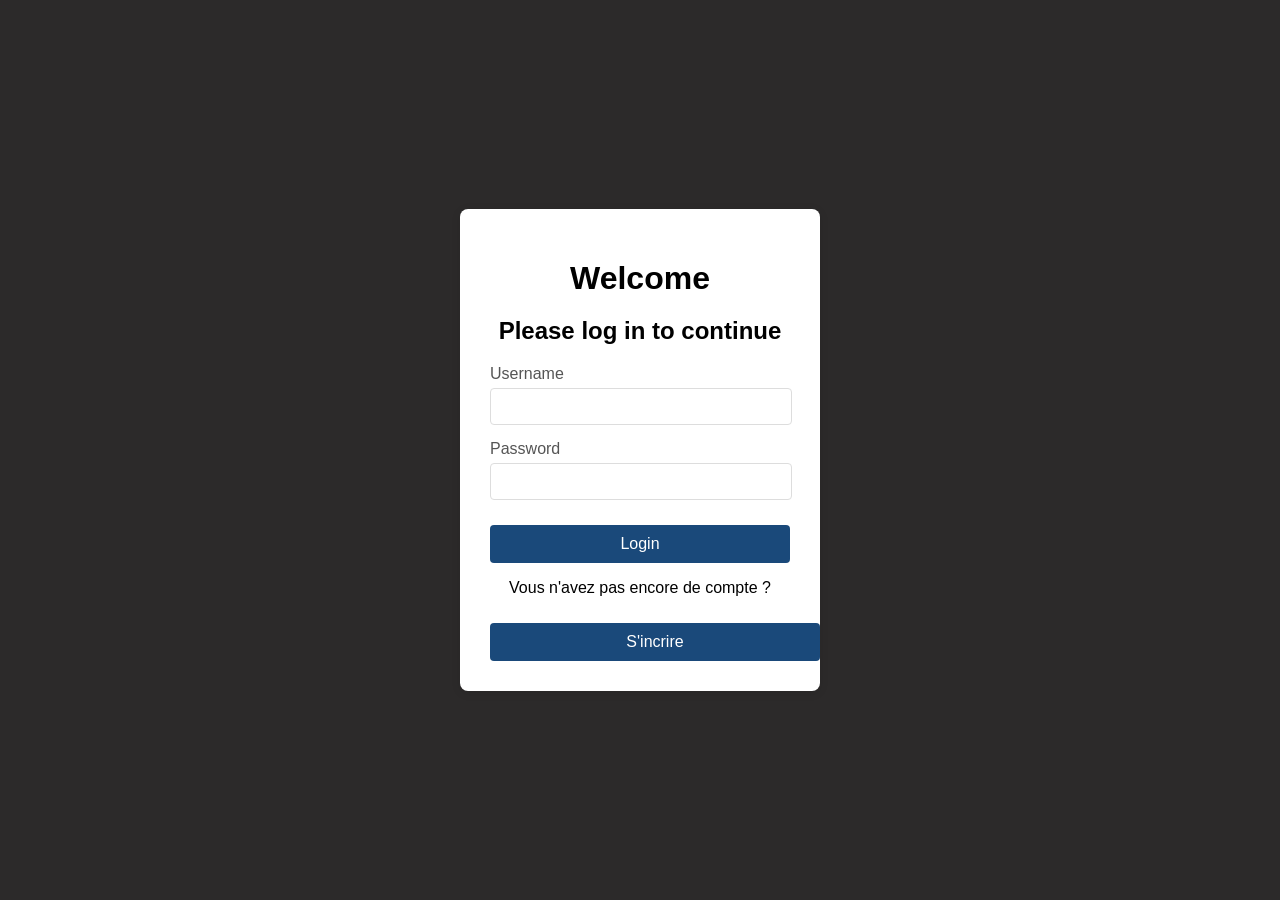
==== Frontend/home_page.html @ 286cf6db "Fresh start" ====
<!DOCTYPE html>
<html lang="en">
<head>
    <meta charset="UTF-8">
    <meta name="viewport" content="width=device-width, initial-scale=1.0">
    <title>Welcome</title>
    <link rel="stylesheet" href="style.css">
</head>
<body>
    <div class="container">
        <h1>Bienvenue, <span id="user-display"></span></h1>
        <p>Vous êtes maintenant connecté à votre espace.</p>
        <button onclick="logout()" style = "margin-top: 20px;">Se deconnecter</button> 
    </div>
    <script src="script.js"></script>
    <script>
        window.onload = checkAuth();
    </script>
</body>
</html>
---- Frontend/style.css ----
body {
            font-family: Arial, sans-serif;
            display: flex;
            justify-content: center;
            align-items: center;
            min-height: 100vh;
            background-color: #2c2a2a;
            margin: 0;
        }
.container {
            background-color: #ffffff;
            padding: 30px;
            border-radius: 8px;
            box-shadow: 0 2px 10px rgba(0, 0, 0, 0.1);
            text-align: center;
            width: 300px;
        }
h1 {
            color: #000000;
            margin-bottom: 20px;
        }
.form-group {
            margin-bottom: 15px;
            text-align: left;
        }
.form-group label {
            display: block;
            margin-bottom: 5px;
            color: #555;
        }
.form-group input[type="text"],
.form-group input[type="password"] {
            width: calc(100% - 20px);
            padding: 10px;
            border: 1px solid #ddd;
            border-radius: 4px;
        }
.button {
            background-color: #1a497a;
            color: white;
            padding: 10px 15px;
            border: none;
            border-radius: 4px;
            cursor: pointer;
            font-size: 16px;
            width: 100%;
            margin-top: 10px;
            text-decoration: none; /* For anchor tag buttons */
            display: inline-block;
            text-align: center;
        }
.button:hover {
            background-color: #24b300;
        }
.create-account-link {
            margin-top: 20px;
            display: block;
            color: #007bff;
            text-decoration: none;
        }
.create-account-link:hover {
            text-decoration: underline;
        }

#zone_response {
            margin-top: 15px;
            font-size: 14px;
            text-align: center;
        }
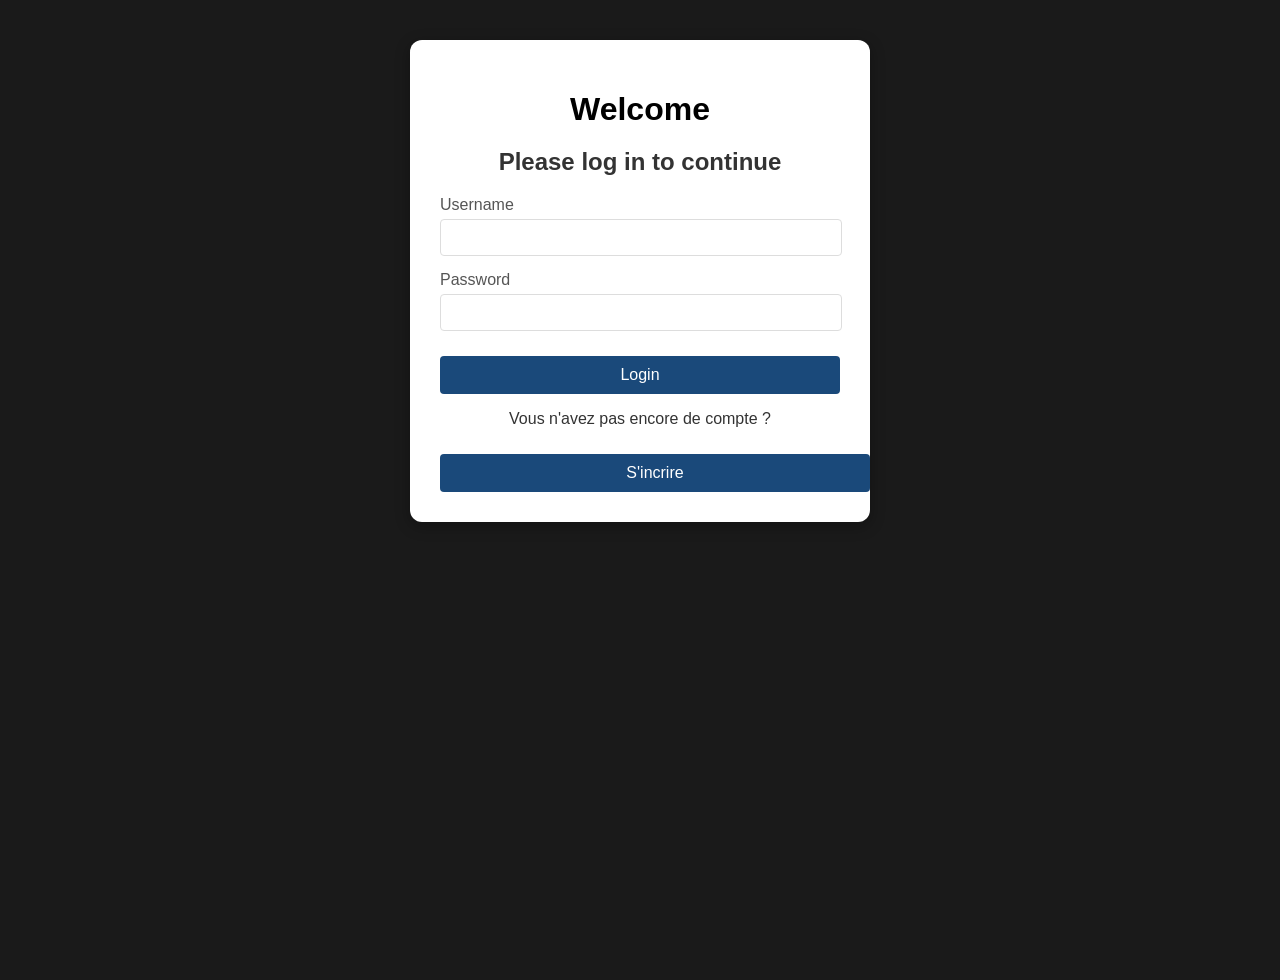
==== commit 6115ff4c: "implementation de l'IA d'analyse et amélioration de l'affichage" ====
--- a/Frontend/home_page.html
+++ b/Frontend/home_page.html
@@ -1,20 +1,38 @@
 <!DOCTYPE html>
-<html lang="en">
+<html lang="fr">
 <head>
     <meta charset="UTF-8">
     <meta name="viewport" content="width=device-width, initial-scale=1.0">
-    <title>Welcome</title>
+    <title>Analyse CV - Dashboard</title>
     <link rel="stylesheet" href="style.css">
 </head>
 <body>
     <div class="container">
         <h1>Bienvenue, <span id="user-display"></span></h1>
-        <p>Vous êtes maintenant connecté à votre espace.</p>
-        <button onclick="logout()" style = "margin-top: 20px;">Se deconnecter</button> 
+        <p>Vous êtes connecté à votre espace expert.</p>
+        <button onclick="logout()" style="margin-top: 20px;">Se déconnecter</button> 
     </div>
+
+    <div class="AnalyzeSection">
+        <h3>Analyser une candidature</h3>
+        <form id="UploadForm">
+            <input type="file" id="cvFile" accept="application/pdf" required>
+            <textarea id="jobOfferDescription" placeholder="Collez ici la description du poste..." rows="10" required></textarea>
+            
+            <button type="submit" id="uploadBtn">Lancer l'analyse</button>
+
+            <div id="loader" style="display:none; margin-top: 20px;">
+                <p>🤖 Gemma 4 analyse votre CV... (Patientez environ 1 min)</p>
+                <div class="spinner"></div>
+            </div>
+        </form>
+    </div>
+    <div id="analysis-result"></div>
+
     <script src="script.js"></script>
     <script>
-        window.onload = checkAuth();
+        // On passe la référence de la fonction, on ne l'appelle pas ici
+        window.onload = checkAuth; 
     </script>
 </body>
 </html>
--- a/Frontend/style.css
+++ b/Frontend/style.css
@@ -1,20 +1,26 @@
 body {
-            font-family: Arial, sans-serif;
-            display: flex;
-            justify-content: center;
-            align-items: center;
-            min-height: 100vh;
-            background-color: #2c2a2a;
-            margin: 0;
-        }
+    font-family: 'Segoe UI', Tahoma, Geneva, Verdana, sans-serif;
+    display: flex;
+    flex-direction: column; /* On empile verticalement */
+    align-items: center;    /* On centre horizontalement */
+    min-height: 100vh;
+    background-color: #1a1a1a; /* Un gris très sombre plus moderne */
+    margin: 0;
+    padding: 40px 20px;     /* On donne de l'air en haut et en bas */
+    color: white;
+}
+
 .container {
-            background-color: #ffffff;
-            padding: 30px;
-            border-radius: 8px;
-            box-shadow: 0 2px 10px rgba(0, 0, 0, 0.1);
-            text-align: center;
-            width: 300px;
-        }
+    background-color: #ffffff;
+    padding: 30px;
+    border-radius: 12px;
+    box-shadow: 0 4px 15px rgba(0, 0, 0, 0.3);
+    text-align: center;
+    width: 100%;
+    max-width: 400px;
+    margin-bottom: 30px; /* Espace avec la section suivante */
+    color: #333; /* Texte sombre dans la carte blanche */
+}
 h1 {
             color: #000000;
             margin-bottom: 20px;
@@ -66,4 +72,106 @@
             margin-top: 15px;
             font-size: 14px;
             text-align: center;
-        }+        }
+
+/* Section d'upload */
+.upload-section {
+    margin-top: 30px;
+    padding-top: 20px;
+    border-top: 2px solid #eeeeee;
+    text-align: center;
+}
+
+.upload-section h3 {
+    color: #333;
+    margin-bottom: 20px;
+}
+
+/* Style du formulaire */
+#UploadForm {
+    display: flex;
+    flex-direction: column; /* Aligne les éléments verticalement */
+    align-items: center;    /* Centre horizontalement */
+    gap: 20px;              /* Espace régulier entre chaque élément */
+    width: 100%;
+}
+/* Style du champ de fichier (le rendre plus discret) */
+#cvFile {
+    width: 100%;
+    max-width: 400px; /* Plus large pour être plus élégant */
+    box-sizing: border-box;
+}
+
+#jobOfferDescription {
+    width: 100%;
+    max-width: 600px; /* On donne de l'espace à la zone de texte */
+    box-sizing: border-box;
+}
+
+/* Style du bouton d'analyse */
+#uploadBtn {
+    width: 100%;
+    max-width: 250px; /* Bouton avec une largeur fixe et centrée */
+    padding: 15px;
+    font-size: 1.1em;
+    border-radius: 8px;
+    cursor: pointer;
+    background-color: #007bff;
+    color: white;
+    border: none;
+    transition: all 0.2s ease;
+}
+
+#uploadBtn:hover {
+    background-color: #0056b3;
+    transform: translateY(-2px); /* Petit effet de survol sympa */
+}
+/* Zone de résultat (pour le texte extrait) */
+#analysis-result {
+    margin-top: 20px;
+    padding: 20px;
+    background-color: #ffffff;
+    border-radius: 8px;
+    /* On s'assure que la div s'étire selon le contenu */
+    height: auto; 
+    min-height: 100px;
+    /* On gère le débordement proprement */
+    overflow-wrap: break-word;
+    word-wrap: break-word;
+}
+.AnalyzeSection textarea {
+    width: 100%;
+    max-width: 500px;
+    padding: 12px;
+    border: 1px solid #ddd;
+    border-radius: 8px;
+    font-family: inherit;
+    resize: vertical; /* Permet à l'utilisateur d'agrandir seulement en hauteur */
+    margin-bottom: 15px;
+}
+
+.AnalyzeSection {
+    background-color: #ffffff;
+    padding: 30px;
+    border-radius: 12px;
+    box-shadow: 0 4px 15px rgba(0, 0, 0, 0.3);
+    width: 100%;
+    max-width: 800px; /* On donne de la largeur pour l'analyse */
+    color: #333;
+    text-align: center;
+}
+
+#analysis-result {
+    margin-top: 30px;
+    width: 100%;
+    max-width: 800px;
+    /* Suppression des styles qui pourraient bloquer la taille */
+    height: auto;
+    color: #333;
+}
+
+.AnalyzeSection {
+    /* Évite de fixer la hauteur ici aussi */
+    height: auto;
+    padding-bottom: 50px; /* Un peu d'air en bas */
+}
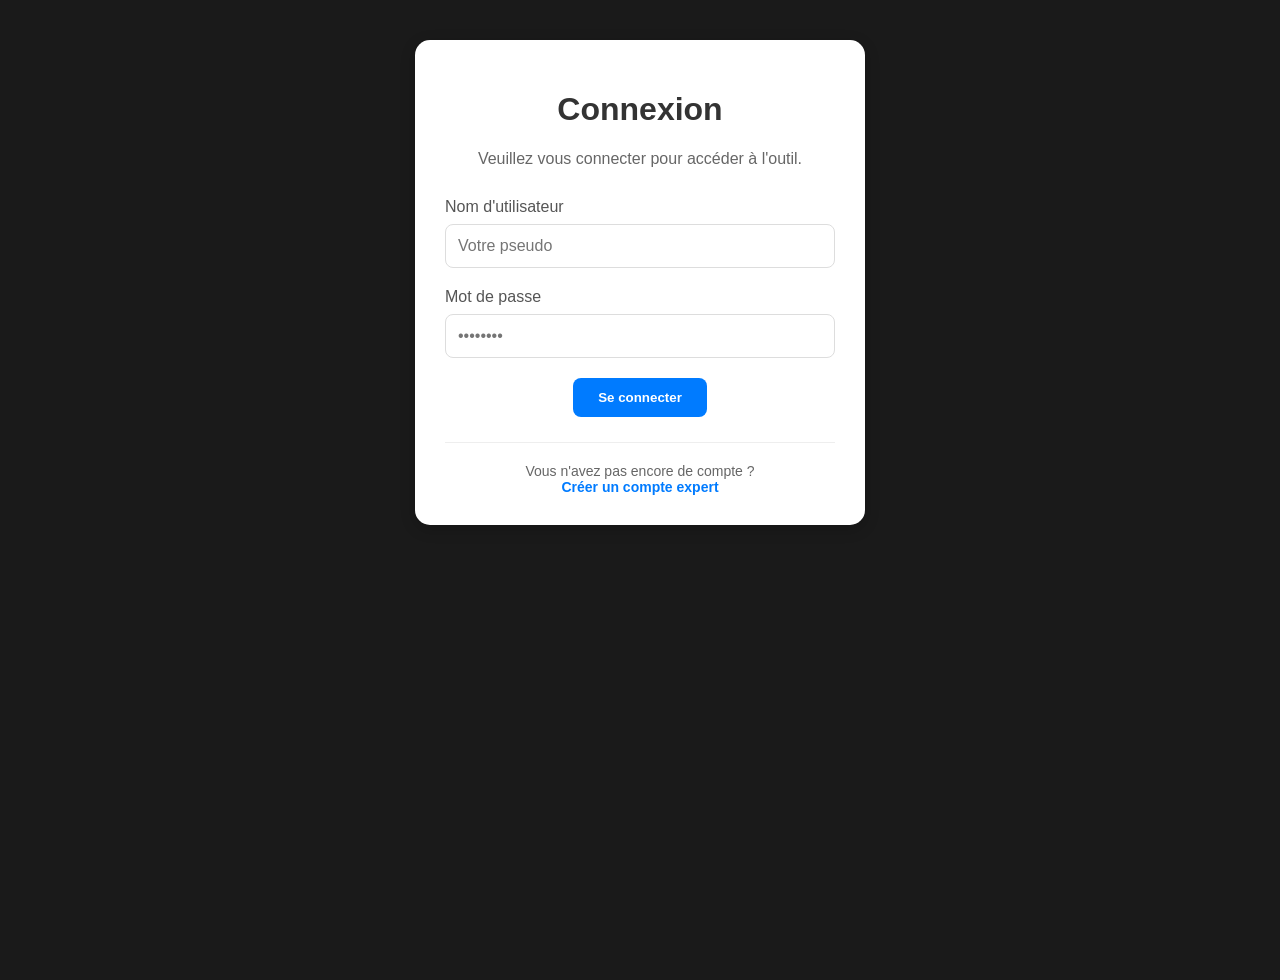
==== commit 3b0c3796: "POC_V1 complete cv/job offer analysis and ATS recommandation" ====
--- a/Frontend/home_page.html
+++ b/Frontend/home_page.html
@@ -8,31 +8,81 @@
 </head>
 <body>
     <div class="container">
-        <h1>Bienvenue, <span id="user-display"></span></h1>
-        <p>Vous êtes connecté à votre espace expert.</p>
-        <button onclick="logout()" style="margin-top: 20px;">Se déconnecter</button> 
+        <div class="dashboard-grid">
+            
+            <div class="card">
+                <h1>Bienvenue, <span id="user-display"></span></h1>
+                <p>Vous êtes connecté à votre espace expert.</p>
+            </div>
+
+            <div id="cv-library" class="card" style="display: none;">
+                <h3>📚 Ma bibliothèque de CV</h3>
+                <ul id="cvs-list" style="list-style: none; padding: 0; margin: 0;"></ul>
+            </div>
+
+            <div class="card AnalyzeSection">
+                <h3>Analyser une candidature</h3>
+                
+                <div id="selected-cv-info" style="display:none; background: #f0fdf4; border: 1px solid #bbf7d0; padding: 10px; margin-bottom: 15px; border-radius: 8px;">
+                    <span id="selected-cv-name"></span>
+                    <button type="button" onclick="clearSelectedCv()" style="background:none; color:red; border:none; cursor:pointer; font-size:12px; margin-left: 10px;">(Annuler)</button>
+                </div>
+
+                <form id="UploadForm">
+                    <div id="file-input-container">
+                        <label>Uploader un nouveau CV :</label>     
+                        <input type="file" id="cvFile" accept="application/pdf" style="margin-top: 10px;">
+                        
+                        <div style="margin: 15px 0; text-align: left; color: #333;">
+                            <input type="checkbox" id="saveCvCheck">
+                            <label for="saveCvCheck">Sauvegarder ce CV dans ma bibliothèque</label>
+                        </div>
+                    </div>
+
+                    <textarea id="jobOfferDescription" placeholder="Description du poste..." rows="8" required></textarea>
+                    <button type="submit" id="uploadBtn">Lancer l'analyse</button>
+                </form>
+            </div>
+        </div>
+
+        <div class="footer-actions">
+            <button onclick="logout()" class="btn-logout">Se déconnecter</button> 
+        </div>
+
+        <div id="loader" style="display:none; margin-top: 20px;">
+            <p>🤖 Gemma 4 analyse votre CV...</p>
+            <div class="spinner"></div>
+        </div>
+
+        <div id="analysis-result"></div>
     </div>
-
-    <div class="AnalyzeSection">
-        <h3>Analyser une candidature</h3>
-        <form id="UploadForm">
-            <input type="file" id="cvFile" accept="application/pdf" required>
-            <textarea id="jobOfferDescription" placeholder="Collez ici la description du poste..." rows="10" required></textarea>
-            
-            <button type="submit" id="uploadBtn">Lancer l'analyse</button>
-
-            <div id="loader" style="display:none; margin-top: 20px;">
-                <p>🤖 Gemma 4 analyse votre CV... (Patientez environ 1 min)</p>
-                <div class="spinner"></div>
-            </div>
-        </form>
-    </div>
-    <div id="analysis-result"></div>
 
     <script src="script.js"></script>
     <script>
-        // On passe la référence de la fonction, on ne l'appelle pas ici
-        window.onload = checkAuth; 
+        document.addEventListener('DOMContentLoaded', () => {
+            if (typeof checkAuth === "function") checkAuth();
+        });
+
+        function displayAnalysis(score, details, advice) {
+            const container = document.getElementById('analysis-result');
+            let color = score >= 70 ? "#2ecc71" : (score >= 40 ? "#f1c40f" : "#e74c3c");
+            
+            container.innerHTML = `
+                <div class="card result-card">
+                    <h2 style="color: ${color};">Score : ${score}%</h2>
+                    <div style="width: 100%; background: #eee; height: 10px; border-radius: 5px; margin-bottom: 20px;">
+                        <div style="width: ${score}%; background: ${color}; height: 100%; border-radius: 5px; transition: width 1s;"></div>
+                    </div>
+                    <div class="result-grid">
+                        <div class="result-box"><h4>Analyse</h4><p>${details}</p></div>
+                        <div class="result-box"><h4>Conseils</h4><p>${advice || "N/A"}</p></div>
+                    </div>
+                </div>
+            `;
+            container.scrollIntoView({ behavior: 'smooth' });
+            
+        }
+
     </script>
 </body>
 </html>
--- a/Frontend/style.css
+++ b/Frontend/style.css
@@ -1,177 +1,157 @@
 body {
-    font-family: 'Segoe UI', Tahoma, Geneva, Verdana, sans-serif;
+    font-family: 'Segoe UI', sans-serif;
+    background-color: #1a1a1a;
+    color: white;
+    margin: 0;
+    padding: 40px 20px;
+    min-height: 100vh;
     display: flex;
-    flex-direction: column; /* On empile verticalement */
-    align-items: center;    /* On centre horizontalement */
-    min-height: 100vh;
-    background-color: #1a1a1a; /* Un gris très sombre plus moderne */
-    margin: 0;
-    padding: 40px 20px;     /* On donne de l'air en haut et en bas */
-    color: white;
+    flex-direction: column;
+    align-items: center;
 }
 
 .container {
-    background-color: #ffffff;
+    width: 100%;
+    max-width: 900px;
+    display: flex;
+    flex-direction: column;
+}
+
+/* La grille qui rend les blocs identiques */
+.dashboard-grid {
+    display: flex;
+    flex-direction: column;
+    gap: 20px;
+    width: 100%;
+}
+
+/* Style commun pour les rectangles blancs */
+.card {
+    background: white;
+    color: #333;
     padding: 30px;
-    border-radius: 12px;
-    box-shadow: 0 4px 15px rgba(0, 0, 0, 0.3);
-    text-align: center;
+    border-radius: 15px;
+    box-shadow: 0 4px 15px rgba(0,0,0,0.2);
     width: 100%;
-    max-width: 400px;
-    margin-bottom: 30px; /* Espace avec la section suivante */
-    color: #333; /* Texte sombre dans la carte blanche */
-}
-h1 {
-            color: #000000;
-            margin-bottom: 20px;
-        }
-.form-group {
-            margin-bottom: 15px;
-            text-align: left;
-        }
-.form-group label {
-            display: block;
-            margin-bottom: 5px;
-            color: #555;
-        }
-.form-group input[type="text"],
-.form-group input[type="password"] {
-            width: calc(100% - 20px);
-            padding: 10px;
-            border: 1px solid #ddd;
-            border-radius: 4px;
-        }
-.button {
-            background-color: #1a497a;
-            color: white;
-            padding: 10px 15px;
-            border: none;
-            border-radius: 4px;
-            cursor: pointer;
-            font-size: 16px;
-            width: 100%;
-            margin-top: 10px;
-            text-decoration: none; /* For anchor tag buttons */
-            display: inline-block;
-            text-align: center;
-        }
-.button:hover {
-            background-color: #24b300;
-        }
-.create-account-link {
-            margin-top: 20px;
-            display: block;
-            color: #007bff;
-            text-decoration: none;
-        }
-.create-account-link:hover {
-            text-decoration: underline;
-        }
-
-#zone_response {
-            margin-top: 15px;
-            font-size: 14px;
-            text-align: center;
-        }
-
-/* Section d'upload */
-.upload-section {
-    margin-top: 30px;
-    padding-top: 20px;
-    border-top: 2px solid #eeeeee;
+    box-sizing: border-box; /* Important pour le padding */
     text-align: center;
 }
 
-.upload-section h3 {
-    color: #333;
-    margin-bottom: 20px;
-}
-
-/* Style du formulaire */
-#UploadForm {
-    display: flex;
-    flex-direction: column; /* Aligne les éléments verticalement */
-    align-items: center;    /* Centre horizontalement */
-    gap: 20px;              /* Espace régulier entre chaque élément */
+/* Formulaire et Textarea */
+textarea {
     width: 100%;
-}
-/* Style du champ de fichier (le rendre plus discret) */
-#cvFile {
-    width: 100%;
-    max-width: 400px; /* Plus large pour être plus élégant */
+    padding: 12px;
+    border: 1px solid #ddd;
+    border-radius: 8px;
+    margin-bottom: 15px;
     box-sizing: border-box;
 }
 
-#jobOfferDescription {
-    width: 100%;
-    max-width: 600px; /* On donne de l'espace à la zone de texte */
-    box-sizing: border-box;
-}
-
-/* Style du bouton d'analyse */
-#uploadBtn {
-    width: 100%;
-    max-width: 250px; /* Bouton avec une largeur fixe et centrée */
-    padding: 15px;
-    font-size: 1.1em;
-    border-radius: 8px;
-    cursor: pointer;
+button {
     background-color: #007bff;
     color: white;
     border: none;
-    transition: all 0.2s ease;
+    padding: 12px 25px;
+    border-radius: 8px;
+    cursor: pointer;
+    font-weight: bold;
 }
 
-#uploadBtn:hover {
-    background-color: #0056b3;
-    transform: translateY(-2px); /* Petit effet de survol sympa */
+/* Style de la bibliothèque avec espace entre nom et bouton */
+#cvs-list li {
+    display: flex;
+    justify-content: space-between;
+    align-items: center;
+    padding: 10px;
+    border-bottom: 1px solid #eee;
 }
-/* Zone de résultat (pour le texte extrait) */
-#analysis-result {
-    margin-top: 20px;
-    padding: 20px;
-    background-color: #ffffff;
-    border-radius: 8px;
-    /* On s'assure que la div s'étire selon le contenu */
-    height: auto; 
-    min-height: 100px;
-    /* On gère le débordement proprement */
-    overflow-wrap: break-word;
-    word-wrap: break-word;
+
+#cvs-list li span {
+    margin-right: 15px; /* Espace forcé */
+    text-align: left;
 }
-.AnalyzeSection textarea {
+
+/* Bouton logout en bas */
+.footer-actions {
+    margin-top: 50px;
+    text-align: center;
     width: 100%;
-    max-width: 500px;
+}
+
+.btn-logout {
+    background: transparent;
+    color: #888;
+    border: 1px solid #444;
+}
+
+.btn-logout:hover {
+    color: #ff4d4d;
+    border-color: #ff4d4d;
+}
+
+/* Responsive : côte à côte si l'écran est large */
+@media (min-width: 768px) {
+    .dashboard-grid {
+        /* Tu peux laisser en column ou passer en row si tu veux les aligner horizontalement */
+    }
+}
+
+/* --- Styles pour les formulaires de Login / Register --- */
+
+.auth-card {
+    max-width: 450px;
+    margin: 0 auto;
+}
+
+.form-group {
+    text-align: left;
+    margin-bottom: 20px;
+    width: 100%;
+}
+
+.form-group label {
+    display: block;
+    margin-bottom: 8px;
+    font-weight: 500;
+    color: #555;
+}
+
+.form-group input {
+    width: 100%;
     padding: 12px;
     border: 1px solid #ddd;
     border-radius: 8px;
-    font-family: inherit;
-    resize: vertical; /* Permet à l'utilisateur d'agrandir seulement en hauteur */
-    margin-bottom: 15px;
+    box-sizing: border-box; /* Évite que l'input dépasse de la carte */
+    font-size: 16px;
 }
 
-.AnalyzeSection {
-    background-color: #ffffff;
-    padding: 30px;
-    border-radius: 12px;
-    box-shadow: 0 4px 15px rgba(0, 0, 0, 0.3);
-    width: 100%;
-    max-width: 800px; /* On donne de la largeur pour l'analyse */
-    color: #333;
-    text-align: center;
+.form-group input:focus {
+    outline: none;
+    border-color: #007bff;
+    box-shadow: 0 0 0 3px rgba(0,123,255,0.1);
 }
 
-#analysis-result {
-    margin-top: 30px;
-    width: 100%;
-    max-width: 800px;
-    /* Suppression des styles qui pourraient bloquer la taille */
-    height: auto;
-    color: #333;
+.auth-footer {
+    margin-top: 25px;
+    padding-top: 20px;
+    border-top: 1px solid #eee;
+    color: #666;
+    font-size: 14px;
 }
 
-.AnalyzeSection {
-    /* Évite de fixer la hauteur ici aussi */
-    height: auto;
-    padding-bottom: 50px; /* Un peu d'air en bas */
+.link-button {
+    color: #007bff;
+    text-decoration: none;
+    font-weight: bold;
+}
+
+.link-button:hover {
+    text-decoration: underline;
+}
+
+/* Style spécifique pour les messages d'erreur/succès */
+.response-message {
+    margin-top: 15px;
+    font-size: 14px;
+    font-weight: 500;
 }
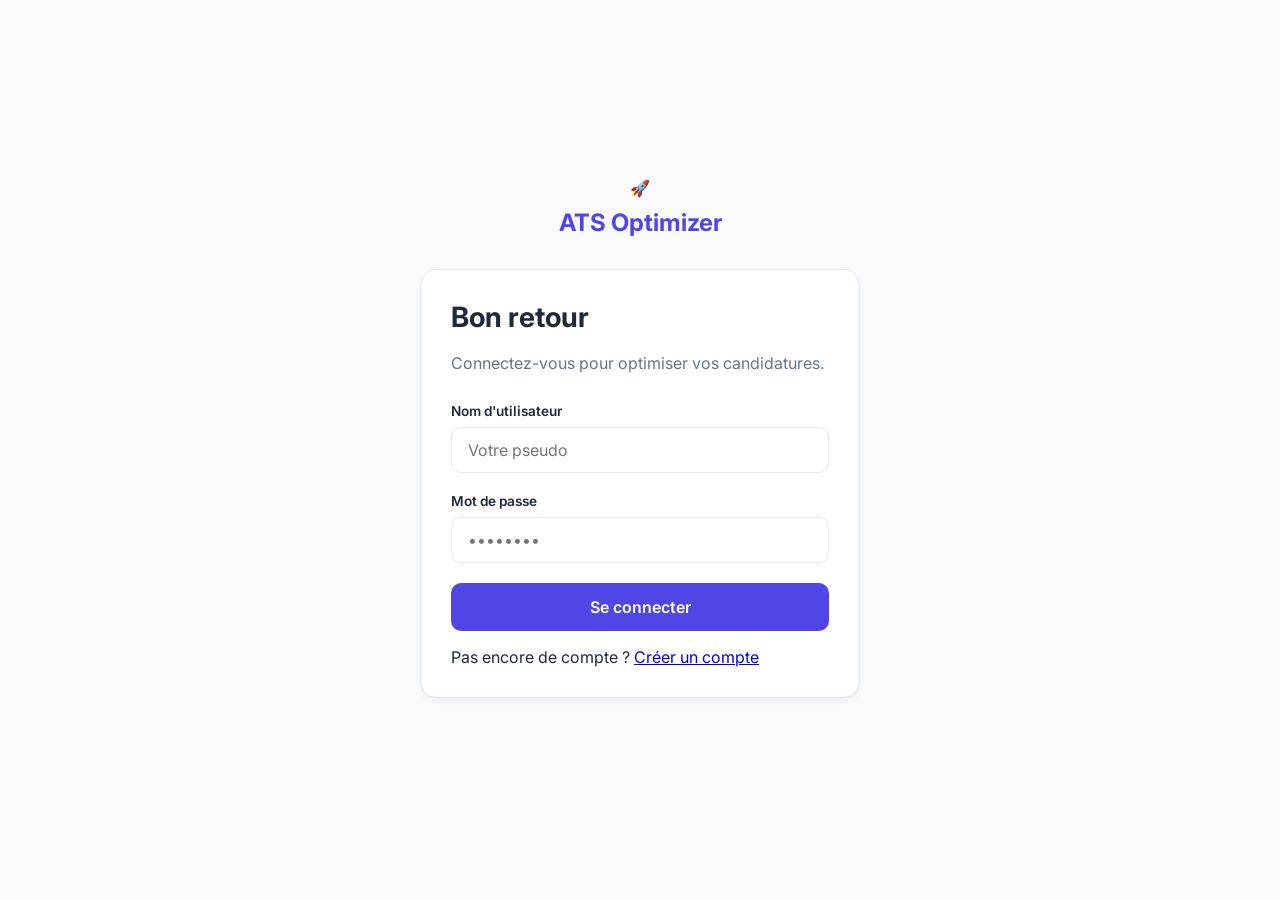
==== commit 8c6ac35d: "version 2 avec amélioration de l'ux" ====
--- a/Frontend/home_page.html
+++ b/Frontend/home_page.html
@@ -4,56 +4,68 @@
     <meta charset="UTF-8">
     <meta name="viewport" content="width=device-width, initial-scale=1.0">
     <title>Analyse CV - Dashboard</title>
-    <link rel="stylesheet" href="style.css">
+    <link href="https://fonts.googleapis.com/css2?family=Inter:wght@400;600;700&display=swap" rel="stylesheet">
+    <link rel="stylesheet" href="style_2.css">
 </head>
 <body>
-    <div class="container">
-        <div class="dashboard-grid">
+    <div class="sidebar">
+        <h2 style="color: var(--primary);">🚀 ATS Optimizer</h2>
+        
+        <button class="theme-switch" onclick="toggleDarkMode()">
+            🌙 Mode Sombre
+        </button>
+
+        <div id="cv-library" style="margin-top: 20px;">
+            <h4 class="text-muted">📚 BIBLIOTHÈQUE</h4>
+            <ul id="cvs-list" style="list-style:none; padding:0;"></ul>
+        </div>
+
+        <button onclick="logout()" class="btn-logout">Se déconnecter</button>
+    </div>
+
+    <!-- CONTENU PRINCIPAL -->
+    <div class="main-content">
+        <div class="card">
+            <h1>Bonjour, <span id="user-display"></span></h1>
+            <p>Prêt à décrocher votre prochain job ?</p>
+        </div>
+
+<div class="card AnalyzeSection">
+    <h3>Analyse Intelligente</h3>
+    
+    <!-- Zone de confirmation : apparaît seulement si un CV est sélectionné -->
+    <div id="selected-cv-info" style="display:none;">
+        <span id="selected-cv-name"></span>
+        <button type="button" onclick="handleCvSelection(selectedCvId)" 
+                style="background:none; color:var(--danger); border:none; cursor:pointer; font-weight:bold;">
+            Annuler
+        </button>
+    </div>
+
+    <form id="UploadForm">
+        <!-- Groupe Upload + Checkbox -->
+        <div id="file-input-container">
+            <div class="file-upload-wrapper" onclick="document.getElementById('cvFile').click()">
+                <span>📁 Cliquez pour uploader un CV (PDF)</span>
+                <input type="file" id="cvFile" hidden>
+            </div>
             
-            <div class="card">
-                <h1>Bienvenue, <span id="user-display"></span></h1>
-                <p>Vous êtes connecté à votre espace expert.</p>
-            </div>
-
-            <div id="cv-library" class="card" style="display: none;">
-                <h3>📚 Ma bibliothèque de CV</h3>
-                <ul id="cvs-list" style="list-style: none; padding: 0; margin: 0;"></ul>
-            </div>
-
-            <div class="card AnalyzeSection">
-                <h3>Analyser une candidature</h3>
-                
-                <div id="selected-cv-info" style="display:none; background: #f0fdf4; border: 1px solid #bbf7d0; padding: 10px; margin-bottom: 15px; border-radius: 8px;">
-                    <span id="selected-cv-name"></span>
-                    <button type="button" onclick="clearSelectedCv()" style="background:none; color:red; border:none; cursor:pointer; font-size:12px; margin-left: 10px;">(Annuler)</button>
-                </div>
-
-                <form id="UploadForm">
-                    <div id="file-input-container">
-                        <label>Uploader un nouveau CV :</label>     
-                        <input type="file" id="cvFile" accept="application/pdf" style="margin-top: 10px;">
-                        
-                        <div style="margin: 15px 0; text-align: left; color: #333;">
-                            <input type="checkbox" id="saveCvCheck">
-                            <label for="saveCvCheck">Sauvegarder ce CV dans ma bibliothèque</label>
-                        </div>
-                    </div>
-
-                    <textarea id="jobOfferDescription" placeholder="Description du poste..." rows="8" required></textarea>
-                    <button type="submit" id="uploadBtn">Lancer l'analyse</button>
-                </form>
+            <!-- La checkbox est maintenant juste ici, sous l'upload -->
+            <div style="margin: -5px 0 15px 0; text-align: left; display: flex; align-items: center; gap: 8px;">
+                <input type="checkbox" id="saveCvCheck" style="width: auto; margin: 0;">
+                <label for="saveCvCheck" style="margin: 0; font-size: 0.9rem; cursor: pointer;">
+                    Sauvegarder dans ma bibliothèque
+                </label>
             </div>
         </div>
 
-        <div class="footer-actions">
-            <button onclick="logout()" class="btn-logout">Se déconnecter</button> 
-        </div>
+        <textarea id="jobOfferDescription" placeholder="Copiez l'offre d'emploi ici..." rows="6" required></textarea>
+        
+        <button type="submit" id="uploadBtn">Lancer l'analyse</button>
+    </form>
+</div>
 
-        <div id="loader" style="display:none; margin-top: 20px;">
-            <p>🤖 Gemma 4 analyse votre CV...</p>
-            <div class="spinner"></div>
-        </div>
-
+        <div id="loader" style="display:none;"><div class="spinner"></div></div>
         <div id="analysis-result"></div>
     </div>
 
@@ -63,7 +75,7 @@
             if (typeof checkAuth === "function") checkAuth();
         });
 
-        function displayAnalysis(score, details, advice) {
+        function displayAnalysis(score, details, advice, missing_skills) {
             const container = document.getElementById('analysis-result');
             let color = score >= 70 ? "#2ecc71" : (score >= 40 ? "#f1c40f" : "#e74c3c");
             
@@ -80,8 +92,39 @@
                 </div>
             `;
             container.scrollIntoView({ behavior: 'smooth' });
-            
-        }
+
+        if (score >= 70 && missing_skills && missing_skills.length > 0) {
+        const surveySection = document.createElement('div');
+        surveySection.className = 'card';
+        surveySection.style.marginTop = "20px";
+        surveySection.innerHTML = `
+            <h3>🎯 Précisons vos compétences</h3>
+            <p>Pour atteindre 90%+, confirmez-vous maîtriser ces points ?</p>
+            <div id="survey-questions">
+                ${missing_skills.map((skill, index) => `
+                <div class="survey-item" style="margin-bottom: 15px; border-bottom: 1px solid var(--border); padding-bottom: 10px; text-align: left;">
+                    <strong style="display: block; margin-bottom: 10px;">${skill}</strong>
+                        <div style="display: flex; gap: 20px;">
+                            <label style="display: flex; align-items: center; gap: 8px; cursor: pointer; font-weight: 400;">
+                                <input type="radio" name="q_${index}" value="yes" onclick="toggleContext(${index}, true)" style="width: auto; margin: 0;"> Oui
+                            </label>
+                            <label style="display: flex; align-items: center; gap: 8px; cursor: pointer; font-weight: 400;">
+                                <input type="radio" name="q_${index}" value="no" onclick="toggleContext(${index}, false)" checked style="width: auto; margin: 0;"> Non
+                            </label>
+                        </div>
+                        <textarea id="note_${index}" style="display:none; width:100%; margin-top:10px; border-radius: 8px;" placeholder="Détaillez votre expérience..."></textarea>
+                </div>  
+                `).join('')}
+            </div>
+            <button id="optimizeBtn" class="button" style="background:#6c5ce7; width:100%;">
+    Générer la reformulation magique ✨
+</button>
+        `;
+        container.appendChild(surveySection);
+        // AJOUT DE L'ÉCOUTEUR APRÈS L'INJECTION DANS LE DOM
+        document.getElementById('optimizeBtn').addEventListener('click', sendOptimizationRequest);
+    }        
+}
 
     </script>
 </body>
--- a/Frontend/style_2.css
+++ b/Frontend/style_2.css
@@ -0,0 +1,292 @@
+:root {
+    /* Mode Clair */
+    --primary: #4f46e5;
+    --primary-hover: #4338ca;
+    --bg-page: #f8fafc;
+    --sidebar-bg: #ffffff;
+    --card-bg: #ffffff;
+    --text-main: #1e293b;
+    --text-muted: #64748b;
+    --border: #e2e8f0;
+    --input-bg: #ffffff;
+    --library-item-bg: #f1f5f9;
+    --success: #10b981;
+    --danger: #ef4444;
+}
+
+/* Mode Sombre */
+body.dark-mode {
+    --bg-page: #0f172a;
+    --sidebar-bg: #1e293b;
+    --card-bg: #1e293b;
+    --text-main: #f1f5f9;
+    --text-muted: #94a3b8;
+    --border: #334155;
+    --input-bg: #0f172a;
+    --library-item-bg: #334155;
+}
+
+* {
+    box-sizing: border-box;
+    font-family: 'Inter', -apple-system, sans-serif;
+    transition: background-color 0.3s, border-color 0.3s, color 0.3s;
+}
+
+body {
+    background-color: var(--bg-page);
+    color: var(--text-main);
+    margin: 0;
+    min-height: 100vh;
+}
+
+/* --- AUTH PAGES (Login/Register) --- */
+.auth-body {
+    display: flex;
+    align-items: center;
+    justify-content: center;
+    padding: 20px;
+}
+
+.auth-container {
+    width: 100%;
+    max-width: 440px;
+}
+
+.logo-area {
+    text-align: center;
+    margin-bottom: 32px;
+}
+
+.logo-area h2 {
+    color: var(--primary);
+    margin: 10px 0 0 0;
+    font-weight: 700;
+}
+
+/* --- DASHBOARD STRUCTURE --- */
+.sidebar {
+    width: 280px;
+    background: var(--sidebar-bg);
+    border-right: 1px solid var(--border);
+    padding: 24px;
+    display: flex;
+    flex-direction: column;
+    position: fixed;
+    height: 100vh;
+    z-index: 100;
+}
+
+.main-content {
+    margin-left: 280px;
+    padding: 40px;
+    max-width: 1200px;
+}
+
+/* --- COMPOSANTS --- */
+.card {
+    background: var(--card-bg);
+    border-radius: 16px;
+    padding: 30px;
+    border: 1px solid var(--border);
+    box-shadow: 0 4px 6px -1px rgba(0, 0, 0, 0.05);
+    margin-bottom: 24px;
+}
+
+h1 { font-size: 1.75rem; margin-top: 0; }
+.subtitle { color: var(--text-muted); margin-bottom: 30px; }
+
+.form-group { margin-bottom: 20px; }
+label { display: block; font-weight: 600; font-size: 0.85rem; margin-bottom: 8px; }
+
+input, textarea {
+    width: 100%;
+    padding: 12px 16px;
+    border-radius: 10px;
+    border: 1px solid var(--border);
+    background: var(--input-bg);
+    color: var(--text-main);
+    font-size: 1rem;
+}
+
+input:focus, textarea:focus {
+    outline: none;
+    border-color: var(--primary);
+    box-shadow: 0 0 0 3px rgba(79, 70, 229, 0.1);
+}
+
+.btn-primary {
+    background: var(--primary);
+    color: white;
+    border: none;
+    padding: 14px;
+    border-radius: 10px;
+    font-weight: 600;
+    cursor: pointer;
+    width: 100%;
+    font-size: 1rem;
+}
+
+.btn-primary:hover { background: var(--primary-hover); }
+
+.btn-logout {
+    margin-top: auto;
+    background: none;
+    color: var(--danger);
+    border: 1px solid var(--danger);
+    padding: 10px;
+    border-radius: 8px;
+    cursor: pointer;
+}
+
+/* --- BIBLIOTHÈQUE --- */
+.library-title {
+    display: flex;
+    align-items: center;
+    gap: 10px;
+    color: #3b82f6;
+    font-size: 0.9rem;
+    font-weight: 600;
+    margin-bottom: 15px;
+}
+
+#cvs-list { list-style: none; padding: 0; }
+.library-item {
+    background: var(--library-item-bg);
+    padding: 12px;
+    border-radius: 8px;
+    margin-bottom: 8px;
+    font-size: 0.85rem;
+    display: flex;
+    justify-content: space-between;
+}
+
+/* --- CLOUD UPLOAD --- */
+.file-upload-wrapper {
+    border: 2px dashed var(--border);
+    border-radius: 12px;
+    padding: 40px;
+    text-align: center;
+    cursor: pointer;
+    margin-bottom: 20px;
+}
+
+.file-upload-wrapper:hover { border-color: var(--primary); background: rgba(79, 70, 229, 0.02); }
+
+.cloud-icon { color: var(--text-muted); margin-bottom: 15px; }
+
+/* --- RESPONSIVE --- */
+@media (max-width: 900px) {
+    .sidebar { display: none; }
+    .main-content { margin-left: 0; padding: 20px; }
+}
+
+.form-grid { display: grid; grid-template-columns: 1fr 1fr; gap: 15px; }
+.full-width { grid-column: span 2; }
+
+/* Style des items de la bibliothèque */
+.library-item {
+    display: flex;
+    flex-direction: column; /* Nom en haut, bouton en bas pour plus de place */
+    gap: 8px;
+    background: rgba(255, 255, 255, 0.05);
+    padding: 12px;
+    border-radius: 10px;
+    margin-bottom: 12px;
+    border: 1px solid var(--border);
+}
+
+.btn-cv-action {
+    background: var(--primary);
+    color: white;
+    border: none;
+    padding: 6px 12px;
+    border-radius: 6px;
+    font-size: 0.8rem;
+    font-weight: 600;
+    cursor: pointer;
+    transition: all 0.2s;
+    width: 100%;
+}
+
+.btn-cv-action:hover {
+    background: var(--primary-hover);
+}
+
+/* Style quand le CV est sélectionné */
+.btn-cv-action.btn-selected {
+    background: var(--danger); /* Rouge pour "Retirer" */
+}
+
+/* Zone d'info dans le contenu principal */
+#selected-cv-info {
+    background: rgba(79, 70, 229, 0.1);
+    border: 1px solid var(--primary);
+    color: var(--text-main);
+    padding: 15px;
+    border-radius: 12px;
+    margin-bottom: 20px;
+    display: flex;
+    justify-content: space-between;
+    align-items: center;
+}
+/* Bouton Mode Sombre dans la sidebar */
+.theme-switch {
+    width: 100%;
+    background: var(--input-bg);
+    color: var(--text-main);
+    border: 1px solid var(--border);
+    padding: 10px;
+    border-radius: 10px;
+    cursor: pointer;
+    font-weight: 600;
+    display: flex;
+    align-items: center;
+    justify-content: center;
+    gap: 8px;
+    margin-bottom: 20px;
+}
+/* Bouton Lancer l'analyse (uniformisé avec btn-primary) */
+#uploadBtn {
+    background: var(--primary);
+    color: white;
+    border: none;
+    padding: 14px;
+    border-radius: 10px;
+    font-weight: 600;
+    cursor: pointer;
+    width: 100%;
+    font-size: 1rem;
+    transition: background 0.2s;
+}
+
+#uploadBtn:hover {
+    background: var(--primary-hover);
+}
+
+/* État désactivé pour le bouton analyse */
+#uploadBtn:disabled {
+    background: var(--text-muted);
+    opacity: 0.6;
+    cursor: not-allowed;
+}
+#optimizeBtn {
+    margin-top: 10px;
+    padding: 14px;
+    background: var(--primary); /* Ou #6c5ce7 si tu veux garder le violet */
+    color: white;
+    border: none;
+    border-radius: 10px;
+    font-weight: 700;
+    cursor: pointer;
+}
+:root {
+    /* ... tes variables existantes ... */
+    --opt-bg: #f0fff4; /* Fond vert clair pour le mode clair */
+    --opt-text: #1e293b; /* Texte foncé */
+}
+
+body.dark-mode {
+    /* ... tes variables sombres existantes ... */
+    --opt-bg: rgba(16, 185, 129, 0.1); /* Fond vert très translucide */
+    --opt-text: #f1f5f9; /* Texte clair */
+}
